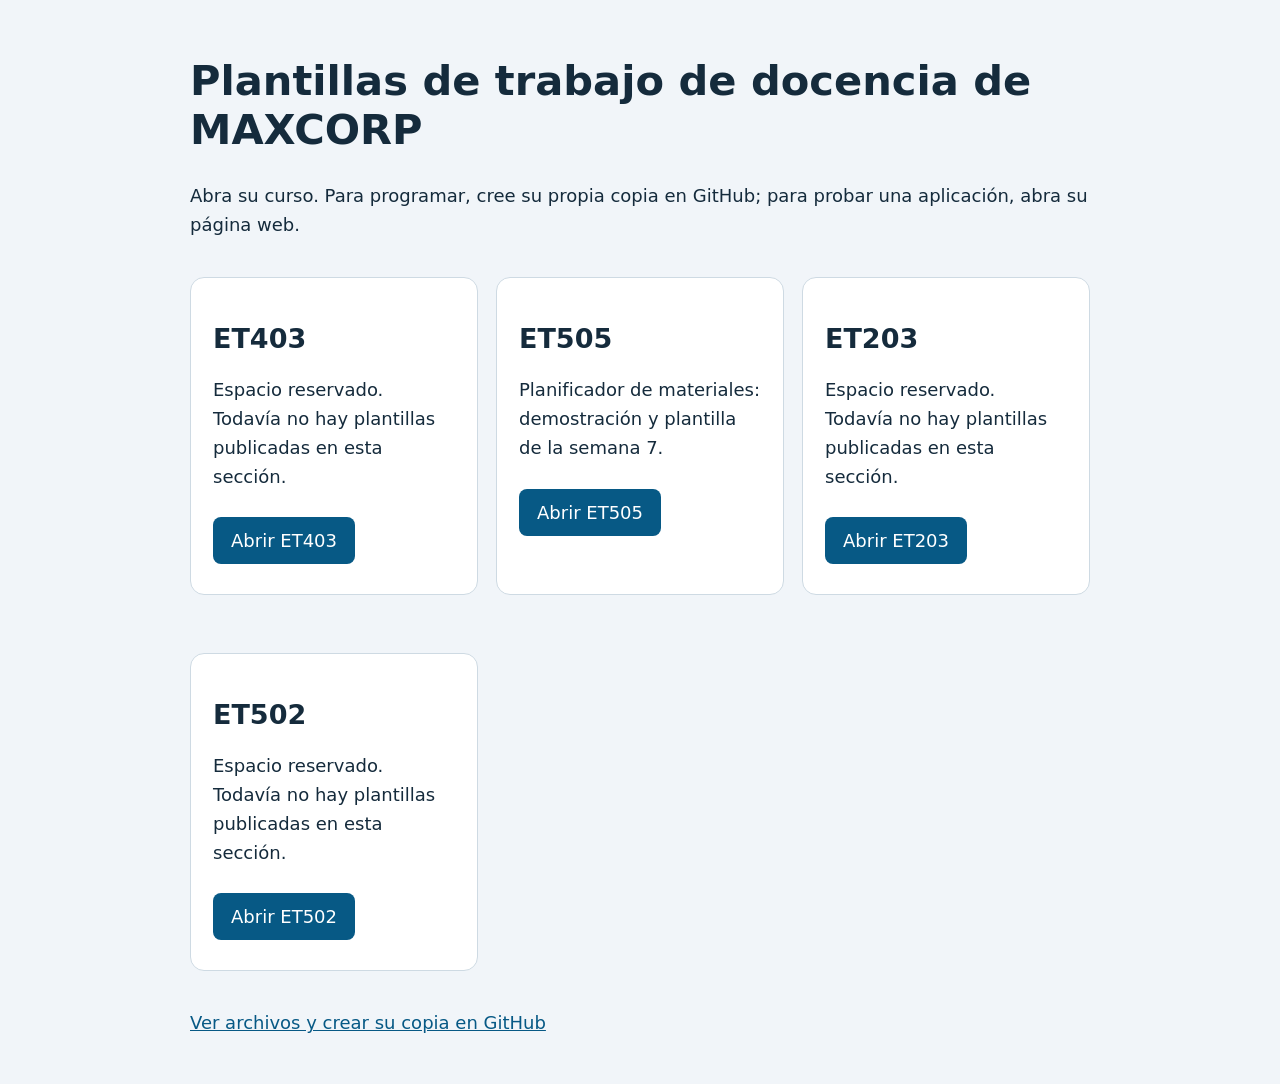
==== index.html @ 1708a62c "Crear espacio docente por cursos y plantillas ET505" ====
<!doctype html><html lang="es"><meta charset="utf-8"><meta name="viewport" content="width=device-width,initial-scale=1"><title>Plantillas de trabajo de docencia de MAXCORP</title><link rel="stylesheet" href="styles.css"><main><h1>Plantillas de trabajo de docencia de MAXCORP</h1><p>Abra su curso. Para programar, cree su propia copia en GitHub; para probar una aplicación, abra su página web.</p><div class="grid"><section><h2>ET403</h2><p>Espacio reservado. Todavía no hay plantillas publicadas en esta sección.</p><a class="btn" href="ET403/">Abrir ET403</a></section><section><h2>ET505</h2><p>Planificador de materiales: demostración y plantilla de la semana 7.</p><a class="btn" href="ET505/">Abrir ET505</a></section><section><h2>ET203</h2><p>Espacio reservado. Todavía no hay plantillas publicadas en esta sección.</p><a class="btn" href="ET203/">Abrir ET203</a></section><section><h2>ET502</h2><p>Espacio reservado. Todavía no hay plantillas publicadas en esta sección.</p><a class="btn" href="ET502/">Abrir ET502</a></section></div><p><a href="https://github.com/MAXCORPHIDALGO/maxcorp-plantillas-docencia">Ver archivos y crear su copia en GitHub</a></p></main></html>
---- styles.css ----
body{font:18px system-ui;margin:0;background:#f1f5f9;color:#152b3c}main{max-width:900px;margin:auto;padding:28px}h1{font-size:clamp(1.8rem,5vw,2.6rem)}.grid{display:grid;grid-template-columns:repeat(auto-fit,minmax(240px,1fr));gap:18px}section{background:white;border:1px solid #cedae3;border-radius:14px;padding:22px;margin:20px 0}a{color:#075985}a.btn{display:inline-block;background:#075985;color:white;padding:13px 18px;border-radius:8px;text-decoration:none;margin:8px 8px 8px 0}p{line-height:1.6}small{color:#4b6273}
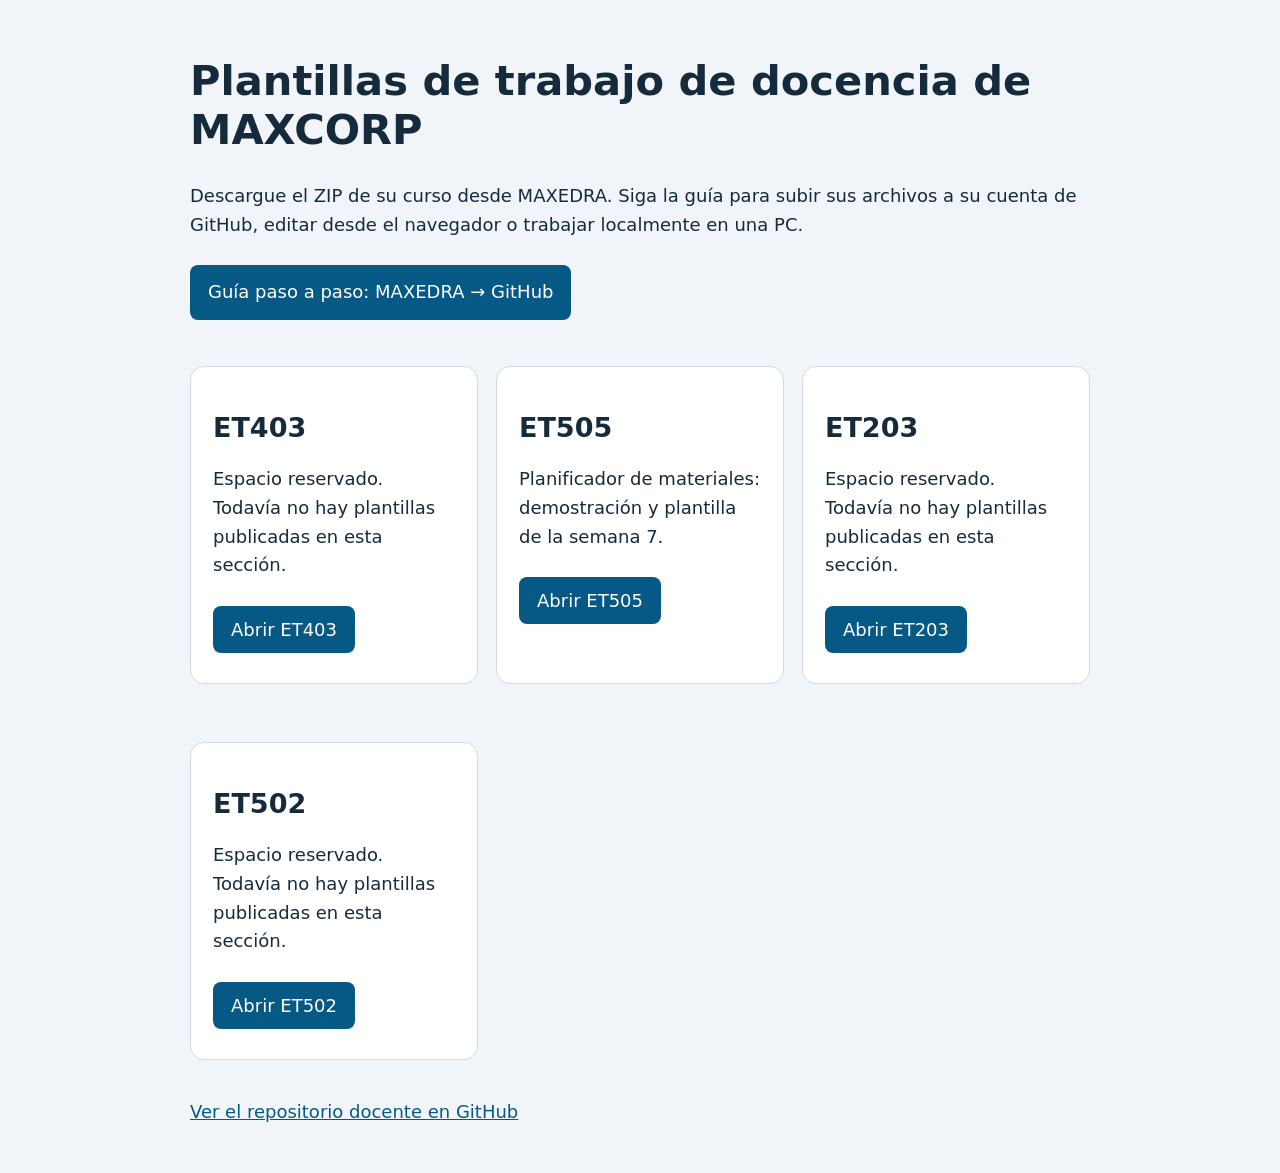
==== commit baf0c275: "Add classroom guide for MAXEDRA ZIP, GitHub and local PC workflow" ====
--- a/index.html
+++ b/index.html
@@ -1 +1 @@
-<!doctype html><html lang="es"><meta charset="utf-8"><meta name="viewport" content="width=device-width,initial-scale=1"><title>Plantillas de trabajo de docencia de MAXCORP</title><link rel="stylesheet" href="styles.css"><main><h1>Plantillas de trabajo de docencia de MAXCORP</h1><p>Abra su curso. Para programar, cree su propia copia en GitHub; para probar una aplicación, abra su página web.</p><div class="grid"><section><h2>ET403</h2><p>Espacio reservado. Todavía no hay plantillas publicadas en esta sección.</p><a class="btn" href="ET403/">Abrir ET403</a></section><section><h2>ET505</h2><p>Planificador de materiales: demostración y plantilla de la semana 7.</p><a class="btn" href="ET505/">Abrir ET505</a></section><section><h2>ET203</h2><p>Espacio reservado. Todavía no hay plantillas publicadas en esta sección.</p><a class="btn" href="ET203/">Abrir ET203</a></section><section><h2>ET502</h2><p>Espacio reservado. Todavía no hay plantillas publicadas en esta sección.</p><a class="btn" href="ET502/">Abrir ET502</a></section></div><p><a href="https://github.com/MAXCORPHIDALGO/maxcorp-plantillas-docencia">Ver archivos y crear su copia en GitHub</a></p></main></html>+<!doctype html><html lang="es"><meta charset="utf-8"><meta name="viewport" content="width=device-width,initial-scale=1"><title>Plantillas de trabajo de docencia de MAXCORP</title><link rel="stylesheet" href="styles.css"><main><h1>Plantillas de trabajo de docencia de MAXCORP</h1><p>Descargue el ZIP de su curso desde MAXEDRA. Siga la guía para subir sus archivos a su cuenta de GitHub, editar desde el navegador o trabajar localmente en una PC.</p><p><a class="btn" href="guia-github/">Guía paso a paso: MAXEDRA → GitHub</a></p><div class="grid"><section><h2>ET403</h2><p>Espacio reservado. Todavía no hay plantillas publicadas en esta sección.</p><a class="btn" href="ET403/">Abrir ET403</a></section><section><h2>ET505</h2><p>Planificador de materiales: demostración y plantilla de la semana 7.</p><a class="btn" href="ET505/">Abrir ET505</a></section><section><h2>ET203</h2><p>Espacio reservado. Todavía no hay plantillas publicadas en esta sección.</p><a class="btn" href="ET203/">Abrir ET203</a></section><section><h2>ET502</h2><p>Espacio reservado. Todavía no hay plantillas publicadas en esta sección.</p><a class="btn" href="ET502/">Abrir ET502</a></section></div><p><a href="https://github.com/MAXCORPHIDALGO/maxcorp-plantillas-docencia">Ver el repositorio docente en GitHub</a></p></main></html>
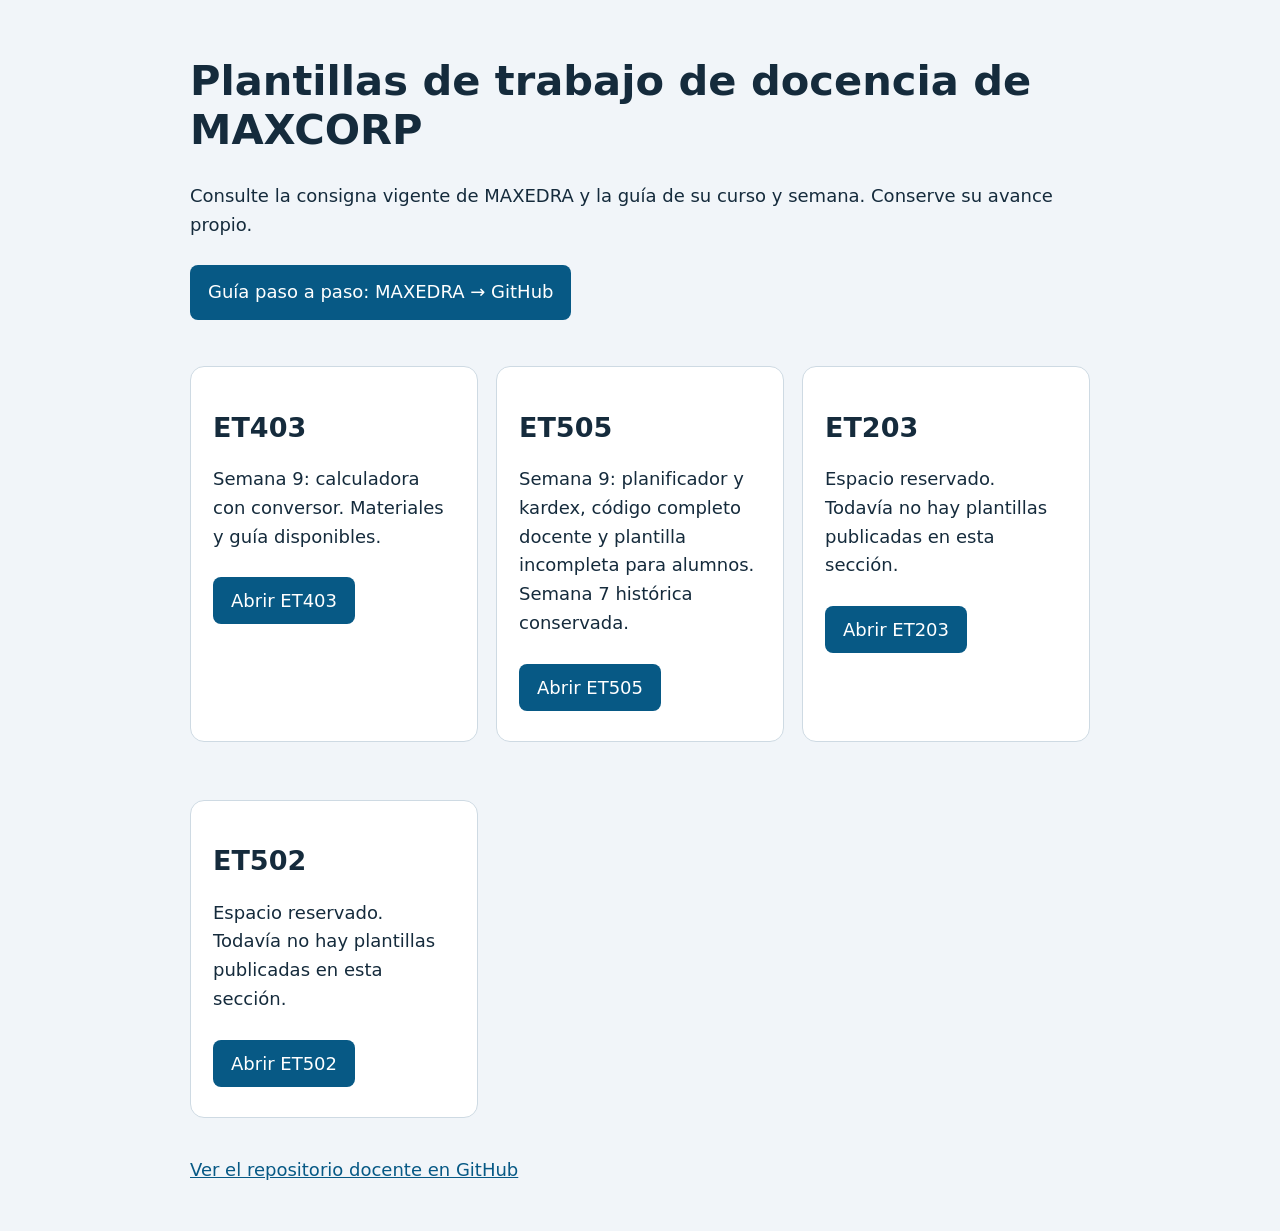
==== commit 54303300: "ET505 S9: añade demo kardex y plantilla con ejercicios" ====
--- a/index.html
+++ b/index.html
@@ -1 +1 @@
-<!doctype html><html lang="es"><meta charset="utf-8"><meta name="viewport" content="width=device-width,initial-scale=1"><title>Plantillas de trabajo de docencia de MAXCORP</title><link rel="stylesheet" href="styles.css"><main><h1>Plantillas de trabajo de docencia de MAXCORP</h1><p>Descargue el ZIP de su curso desde MAXEDRA. Siga la guía para subir sus archivos a su cuenta de GitHub, editar desde el navegador o trabajar localmente en una PC.</p><p><a class="btn" href="guia-github/">Guía paso a paso: MAXEDRA → GitHub</a></p><div class="grid"><section><h2>ET403</h2><p>Espacio reservado. Todavía no hay plantillas publicadas en esta sección.</p><a class="btn" href="ET403/">Abrir ET403</a></section><section><h2>ET505</h2><p>Planificador de materiales: demostración y plantilla de la semana 7.</p><a class="btn" href="ET505/">Abrir ET505</a></section><section><h2>ET203</h2><p>Espacio reservado. Todavía no hay plantillas publicadas en esta sección.</p><a class="btn" href="ET203/">Abrir ET203</a></section><section><h2>ET502</h2><p>Espacio reservado. Todavía no hay plantillas publicadas en esta sección.</p><a class="btn" href="ET502/">Abrir ET502</a></section></div><p><a href="https://github.com/MAXCORPHIDALGO/maxcorp-plantillas-docencia">Ver el repositorio docente en GitHub</a></p></main></html>+<!doctype html><html lang="es"><meta charset="utf-8"><meta name="viewport" content="width=device-width,initial-scale=1"><title>Plantillas de trabajo de docencia de MAXCORP</title><link rel="stylesheet" href="styles.css"><main><h1>Plantillas de trabajo de docencia de MAXCORP</h1><p>Consulte la consigna vigente de MAXEDRA y la guía de su curso y semana. Conserve su avance propio.</p><p><a class="btn" href="guia-github/">Guía paso a paso: MAXEDRA → GitHub</a></p><div class="grid"><section><h2>ET403</h2><p>Semana 9: calculadora con conversor. Materiales y guía disponibles.</p><a class="btn" href="ET403/">Abrir ET403</a></section><section><h2>ET505</h2><p>Semana 9: planificador y kardex, código completo docente y plantilla incompleta para alumnos. Semana 7 histórica conservada.</p><a class="btn" href="ET505/">Abrir ET505</a></section><section><h2>ET203</h2><p>Espacio reservado. Todavía no hay plantillas publicadas en esta sección.</p><a class="btn" href="ET203/">Abrir ET203</a></section><section><h2>ET502</h2><p>Espacio reservado. Todavía no hay plantillas publicadas en esta sección.</p><a class="btn" href="ET502/">Abrir ET502</a></section></div><p><a href="https://github.com/MAXCORPHIDALGO/maxcorp-plantillas-docencia">Ver el repositorio docente en GitHub</a></p></main></html>
